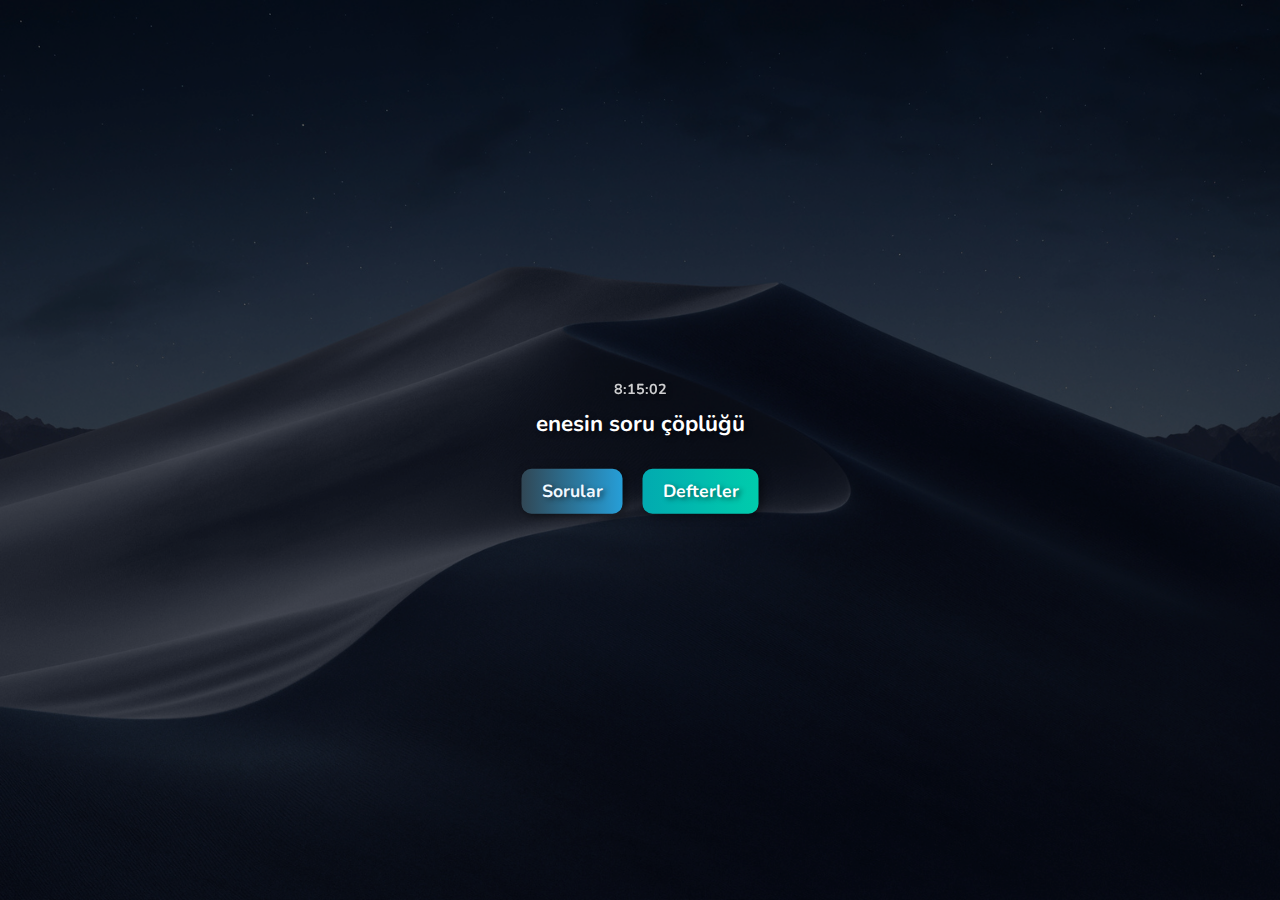
==== index.html @ 970ba39d "Add files via upload" ====
<html>
<body onload="startTime()">
<meta name="viewport" content="width=device-width, initial-scale=1">
<link rel="stylesheet" href="style.css">
<link rel="stylesheet" href="https://cdnjs.cloudflare.com/ajax/libs/font-awesome/4.7.0/css/font-awesome.min.css">
<script>
  function startTime() {
    const today = new Date();
    let h = today.getHours();
    let m = today.getMinutes();
    let s = today.getSeconds();
    m = checkTime(m);
    s = checkTime(s);
    document.getElementById('txt').innerHTML =  h + ":" + m + ":" + s;
    setTimeout(startTime, 1000);
  }
  
  function checkTime(i) {
    if (i < 10) {i = "0" + i};  // add zero in front of numbers < 10
    return i;
  }
  </script>

<div class="bg-container"></div>
<section class="general">
    <article>
    <h2 id="header" style="margin-bottom: -10px; font-size: 0.9em; opacity: 0.8;"><div id="txt"></div></h2>
      <h2 id="header">enesin soru çöplüğü</h2>
      <div class="container">
        <a href="sorular.html"><div class="childheader btn-grad">
          <h3>Sorular</h3>
        </div></a>
        <a href="defterler.html"><div class="childheader btn-grad2">
          <h3>Defterler</h3></a>
        </div>
      </div>
    </article>
  </section>

  </body></html>
---- style.css ----
@import url('https://fonts.googleapis.com/css2?family=Nunito:ital,wght@0,200;0,300;0,400;0,500;0,600;0,700;0,800;0,900;1,200;1,300;1,400;1,500;1,600;1,700;1,800;1,900&family=Poppins:ital,wght@0,100;0,200;0,300;0,400;0,500;0,600;0,700;0,800;0,900;1,100;1,200;1,300;1,400;1,500;1,600;1,700;1,800;1,900&display=swap');

@-webkit-keyframes fadeIn {
    from { opacity: 1; }
      to { opacity: 0; }
}
@keyframes fadeIn {
    from { opacity: 1; }
      to { opacity: 0; }
}

body {
    font-family: "Nunito";
    font-weight: 700;
    color: white;
}

html, body {
    margin:0;
    height:100%;
    overflow:hidden;
  }

a {
    text-decoration: none;
    color: white;
}

---------------

.general article {
    height: 500px;
    /* width: 100%; */
    width: 1200px;
    margin: 0 auto;
    margin-top: 2.5%;
    display: inline-flex;
    justify-content: center;
    align-items: center;
  }
  
  .general .childheader {
    align-items: center;
    display: flex;
    flex-direction: column;
    align-content: center;
    justify-content: center;
    opacity: 1;
    margin-top: 0;
    color: aliceblue;
    height: 45px;
  }
  
  .childheader h3,
  p {
    text-align: center;
    font-size: 1.1em;
    text-shadow: 3px 2px 5px rgba(0, 0, 0, 0.5); 
  }
  
  .container {
    display: flex;
    margin: 10px;
  }
  
  article {
    display: flex;
    flex-direction: column;
  }
  
  h2 {
    margin-bottom: 20px;
  }

  #header {
      justify-content: center;
      align-items: center;
      display: flex;
      font-size: 1.4em;
      text-shadow: 3px 2px 5px rgba(0, 0, 0, 0.5); 
  }

  article {
    position: absolute;
    left: 50%;
    top: 50%;
    -webkit-transform: translate(-50%, -50%);
    transform: translate(-50%, -50%);
  }
  
  .bg-container {
    background-image: url(bg.jpg);
    background-size:cover;
    background-repeat: no-repeat;
    background-position: center center;
    width:100%;
    height:100%;
    box-sizing:border-box;
  }

  .bg-container {
    -webkit-filter: brightness(20%);
    filter:brightness(50%);
  }

           
  .btn-grad {
    background-image: linear-gradient(to right, #314755 0%, #26a0da  51%, #314755  100%);
    margin: 10px;
    padding: 0px 20px;
    text-align: center;
    transition: 0.5s;
    background-size: 200% auto;
    color: white;            
    box-shadow: 3px 2px 10px rgba(0, 0, 0, 0.5); 
    border-radius: 10px;
    display: block;
  }

  .btn-grad:hover {
    background-position: right center; /* change the direction of the change here */
    color: #fff;
    text-decoration: none;
  }

           
  .btn-grad2 {
    background-image: linear-gradient(to right, #02AAB0 0%, #00CDAC  51%, #02AAB0  100%);
    margin: 10px;
    padding: 0px 20px;
    text-align: center;
    transition: 0.5s;
    background-size: 200% auto;
    color: white;            
    box-shadow: 3px 2px 10px rgba(0, 0, 0, 0.5); 
    border-radius: 10px;
    display: block;
  }

  .btn-grad2:hover {
    background-position: right center; /* change the direction of the change here */
    color: #fff;
    text-decoration: none;
  }
 

  @keyframes transitionIn {
      from {
          opacity: 0;
          transform: translateY(-10px);
      }

      to {
          opacity: 1;
          transform: translateY(0px);
      }
  }
 
  body {
      animation: transitionIn 0.45s;
  }

.anasayfa {
    position: fixed;
    left: 50%;
    bottom: 20px;
    transform: translate(-50%, -50%);
    margin: 0 auto;
}

.shadowanasayfa {
    text-shadow: 3px 2px 5px rgba(0, 0, 0, 0.5); 
}

#header2 {
    justify-content: center;
    align-items: center;
    font-size: 1.4em;
    display: none;
    text-shadow: 3px 2px 5px rgba(0, 0, 0, 0.5); 
    animation: transitionIn 0.45s;
}

#transition12 {
    animation: transitionIn 0.45s;
}
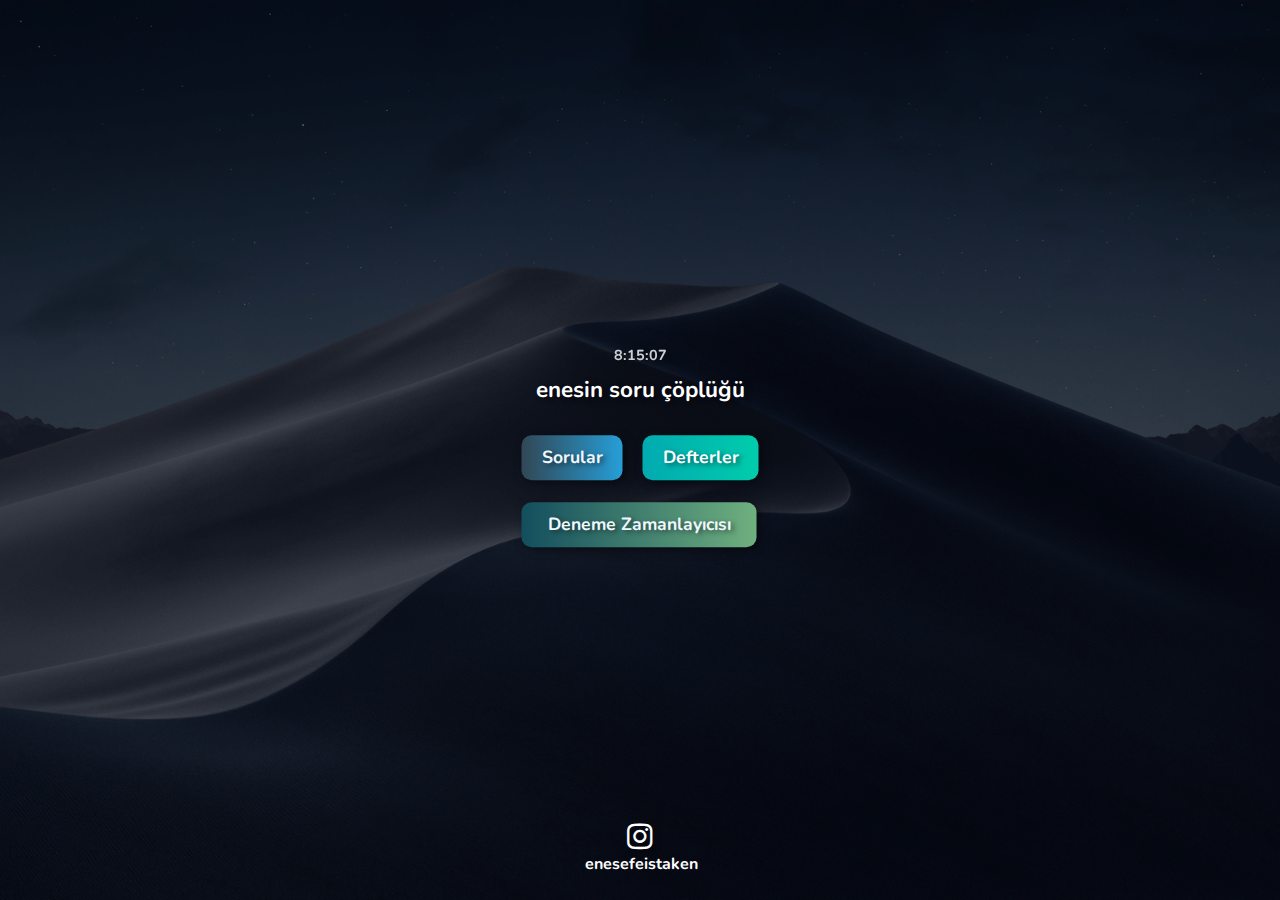
==== commit 92f8a2c5: "Bugfix & added Instagram and Deneme Zamanlayıcısı" ====
--- a/index.html
+++ b/index.html
@@ -34,7 +34,14 @@
           <h3>Defterler</h3></a>
         </div>
       </div>
+      <div class="container" style="margin-top: 2px;">
+        <a href="zamanlayici.html"><div class="childheader btn-grad3" style="padding: 0 26px; white-space: nowrap;">
+          <h3>Deneme Zamanlayıcısı</h3>
+        </div></a>
+      </div>
     </article>
   </section>
 
+  <div style="transform: translateY(-5px);"><a href="https://www.instagram.com/enesefeistaken/" target="_blank"><div id="insta" class="anasayfa"><i class="fa fa-instagram shadowanasayfa" style="font-size:30px;"></i></div><div id="instatext" class="anasayfa">enesefeistaken</div></a></div>
+
   </body></html>--- a/style.css
+++ b/style.css
@@ -142,6 +142,25 @@
     color: #fff;
     text-decoration: none;
   }
+
+  .btn-grad3 {
+    background-image: linear-gradient(to right, #134E5E 0%, #71B280  51%, #134E5E  100%);
+    margin: 10px;
+    padding: 0px 20px;
+    text-align: center;
+    transition: 0.5s;
+    background-size: 200% auto;
+    color: white;            
+    box-shadow: 3px 2px 10px rgba(0, 0, 0, 0.5); 
+    border-radius: 10px;
+    display: block;
+  }
+
+  .btn-grad3:hover {
+    background-position: right center; /* change the direction of the change here */
+    color: #fff;
+    text-decoration: none;
+  }
  
 
   @keyframes transitionIn {
@@ -185,3 +204,10 @@
     animation: transitionIn 0.45s;
 }
 
+#insta {
+  transform: translate(-50%, -80%) !important;
+}
+
+#instatext {
+  transform: translate(-49%, 0%) !important;
+}